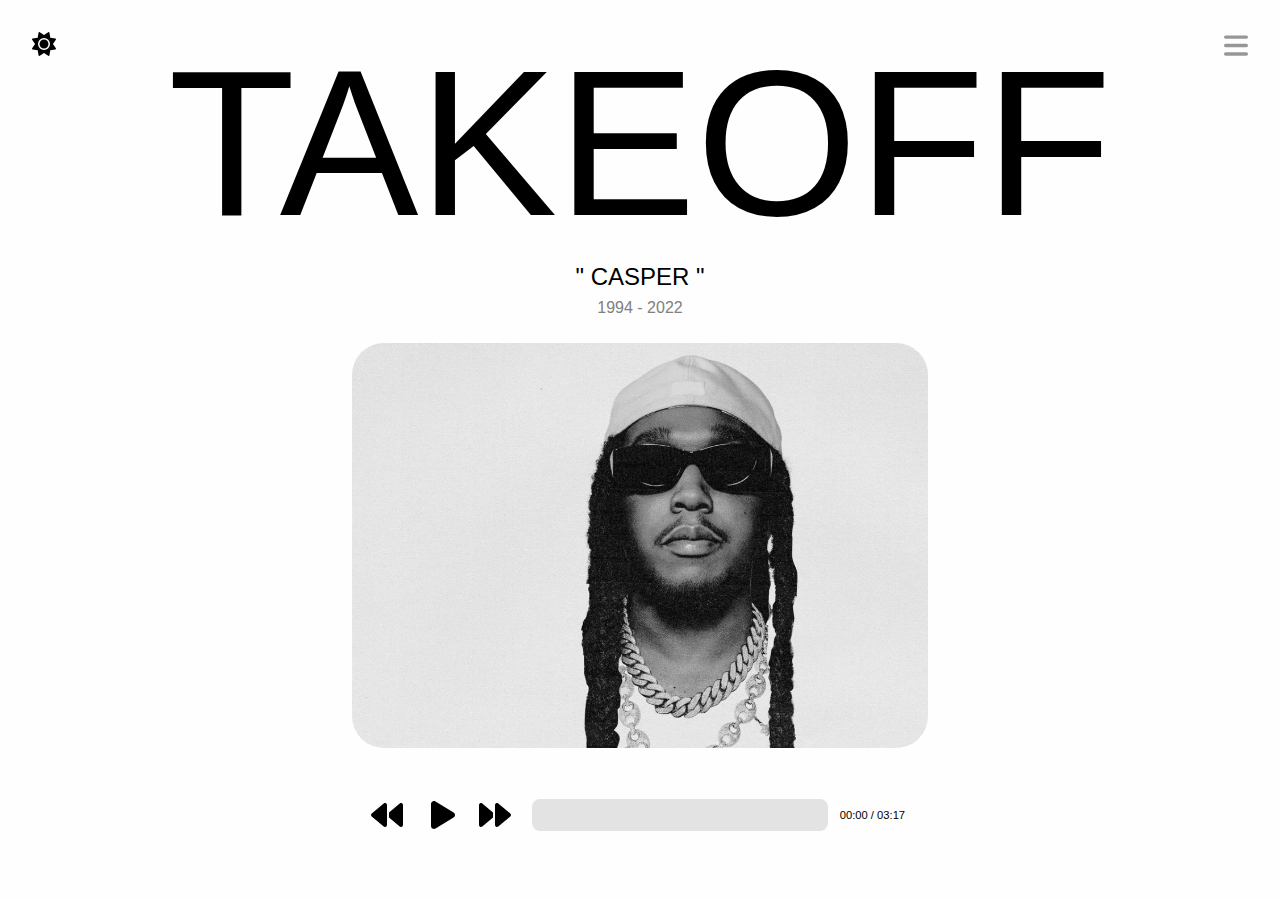
==== index.html @ 54cda5b1 "i just made changes on the menu" ====
<!DOCTYPE html>
<html lang="en">
<head>
    <meta charset="UTF-8">
    <meta name="viewport" content="width=device-width, initial-scale=1.0">
    <title>TAKEOFF</title>
    <link rel="stylesheet" href="css/main.css">
    <link rel="icon" href="images/rocket-solid.svg">
</head>
<body>
    <div id="overlay">

        <div id="close">
            <img src="images/xmark-solid.svg" alt="">
        </div>

        <div id="navigate">
            
            <ul>
                <li>HOME</li>
                <li>ABOUT ARTIST</li>
                <li>LIST OF ARTISTS</li>
                <li>LYRICS</li>
                <li>ALBUMS</li>
            </ul>
        </div>


    </div>
    <div id="container">


    <div class="conditions">
        <div id="night-day">
            <img src="images/sun-solid.svg" alt="">
        </div>
    

    <div id="menu">
        <img src="images/bars-solid.svg" alt="">
    </div>

</div>

    <nav>
        
    <header>TAKEOFF</header>
    <p class="songName" >" CASPER "</p>
    <p style="font-size: 1rem; padding-top: 0.5rem; color: gray;" >1994 - 2022</p>
</nav>

    <main>
        <div id="content">
    
        </div>
        <div id="playstore">
            <img id="backwards" src="images/backward-solid.svg" alt="">
            <img id="playbutton" src="images/play-solid.svg" alt="">
            <img id="fastforward" src="images/forward-solid.svg" alt="">
            <span id="trackLength">
                <div id="progressBar"></div>
            </span>
            <span id="time">00:00 / 03:17</span>
            <audio id="audio" src="audio/Takeoff-Casper-(HiphopKit.com).mp3"></audio>

        </div>


       
        <!--         <div id="tracklist">
        <ul>
            <li>
                <img src="images/play-solid.svg" alt="">
            </li>
        
        </ul>
            <div id="nowPlaying">
                <p>Playing</p>
            </div>
            <ul>
                <h3>TRACKLIST</h3>
                <li>1</li>
                <li>2</li>
                <li>3</li>
                <li>4</li>
                <li>5</li>
                <li>6</li>
                <li>7</li>
                <li>8</li>
                <li>9</li>
                <li>10</li>
            </ul>
        </div>
         -->

    </main>

</div>
</body>
<script defer src="js/main.js" ></script>
</html>
---- css/main.css ----
body {
    background-color: #fefefe;
    font-family: Helvetica,  Arial,  sans-serif;
    margin: 0;
    padding: 0;
}

#overlay {
   visibility: hidden;
    position: fixed;
    
    width: 100%;
    height: 100%;
    top: 0;
    left: 0;
    right: 0;
    bottom: 0;
    background-color: rgba(255, 255, 255, 0.9);
    z-index: 1000;
}


#overlay #close img {
    width: 1.5rem;
    position: absolute;
    right: 0;
    padding: 2rem;
    cursor: pointer;
}

#navigate {
    display: grid;
    place-items: center;
    width: 70%;
    height: 100%;
    margin: 0 auto;
    
}

#navigate ul {
    list-style: none;
    font-size: 3rem;    
    text-align: center;
    line-height: 5rem;
    cursor: pointer;
}

#navigate ul li:hover {
    font-weight: bold;
}


nav {
    text-align: center;
}

nav p {
    font-size: 1.5rem;
    padding: 0;
    margin: 0;
}

header {
    font-size: 13rem;
    padding: 0;
    margin: 0;
    text-align: center;
}

main {
    display: grid;
    place-items: center;
    width: 60vw;
    height: 60vh;
    margin: auto auto;
    
    
}

#content {
    background-color: #000;
    color: #fff;
    display: grid;
    place-items: center;
    height: 45vh;
    width: 45vw;
    overflow: hidden;
    border-radius: 2rem;
    
}



#content h1 {
    padding: 0;
    margin: 0;
}

#content {
    background-image: url(../images/takeoffobit.jpg.webp);
    background-size: cover;
}

main ul {

    list-style: none;
    margin: 0;
    position: absolute;
    right: 0;
    top: 45%;
    padding: 0 2rem;
    
}

main ul img {
    width: 2rem;
}

#tracklist ul {
    position: absolute;
    left: 0;
    top: 45%;
}

#tracklist ul h3 {
    padding: 0;
    margin: 0;
}


#tracklist ul li {
    color: gray;
}

#playstore {
    width: 70%;
    display: grid;
    grid-template-columns: 10% 10% 10% 55% 15%;

}

#playstore img {
    width: 2rem;
    cursor: pointer;
}

#playstore img:nth-child(2) {
    height: 2rem;
    padding: 0 0.1rem;
}

#playstore #trackLength {
    background-color: #e3e3e3;
    border-radius: 0.5rem;
    overflow: hidden;

}

#playstore #progressBar {
    background-color: #b3b3b3;
    height: 100%;
    width: 0;
    
}

#playstore  #time {
    
    display: grid;
    place-items: center;
    font-size: 0.7rem;
    padding-left: 0.5rem;
   
}

.conditions {
    height: 1.5rem;
    display: flex;
    
}





#night-day img {
   height: 1.5rem;
    padding: 2rem;
    justify-content: start;
    cursor: pointer;
    opacity: 0.4;   
    
}

#night-day img:hover {
    opacity: 1;
}

#menu {
    position: absolute;
    right: 0;
    padding: 2rem;
}

#menu img {
    width: 1.5rem;
    justify-content: flex-end;
    opacity: 0.4;
    cursor: pointer;
}

#menu img:hover {
    opacity: 1;
}
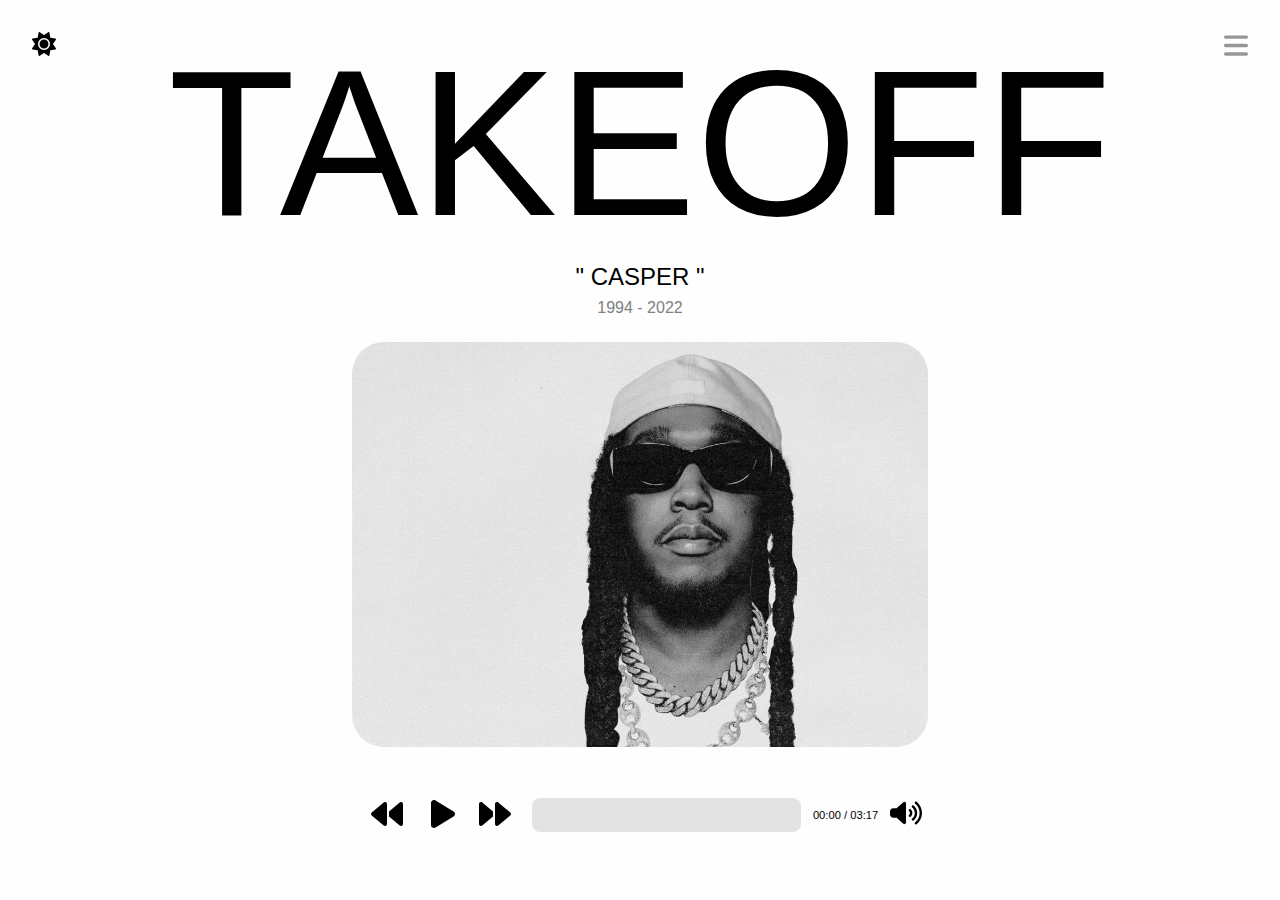
==== commit bf59327e: "just added the volume icon" ====
--- a/index.html
+++ b/index.html
@@ -11,7 +11,8 @@
     <div id="overlay">
 
         <div id="close">
-            <img src="images/xmark-solid.svg" alt="">
+            <img id="close-black" src="images/xmark-solid.svg" alt="">
+            <img id="close-white" src="images/xmark-solid-white.svg" alt="" style="display: none;">
         </div>
 
         <div id="navigate">
@@ -19,10 +20,19 @@
             <ul>
                 <li>HOME</li>
                 <li>ABOUT ARTIST</li>
-                <li>LIST OF ARTISTS</li>
-                <li>LYRICS</li>
+                <li>RELATED ARTISTS</li>
+                <li>MUSIC VIDEOS</li>
                 <li>ALBUMS</li>
+                
             </ul>
+            <div id="icons">
+                <img id="instagram-black" src="images/instagram.svg" alt="">
+                <img id="instagram-white" src="images/instagram-white.svg" alt="" style="display: none;">
+                <img id="twitter-black" src="images/x-twitter.svg" alt="">
+                <img id="twitter-white" src="images/x-twitter-white.svg" alt="" style="display: none;">
+                <img id="youtube-black" src="images/youtube.svg" alt="">
+                <img id="youtube-white" src="images/youtube-white.svg" alt="" style="display: none;">
+            </div>
         </div>
 
 
@@ -36,9 +46,10 @@
         </div>
     
 
-    <div id="menu">
-        <img src="images/bars-solid.svg" alt="">
-    </div>
+        <div id="menu">
+            <img id="menu-black" src="images/bars-solid.svg" alt="">
+            <img id="menu-white" src="images/bars-solid-white.svg" alt="" style="display: none;">
+        </div>
 
 </div>
 
@@ -63,9 +74,14 @@
             <span id="time">00:00 / 03:17</span>
             <audio id="audio" src="audio/Takeoff-Casper-(HiphopKit.com).mp3"></audio>
 
+            <div id="volume-control">
+            <img id="volume-icon" class="volume-icon" src="images/volume-high-solid.svg" alt="Volume">
+            <img id="mute-icon"  class="volume-icon" src="images/volume-xmark-solid.svg" alt="Mute" style="display: none;">
+            <input type="range" id="volume" name="volume" min="0" max="1" step="0.01" class="vertical-volume" style="display: none;">
+            </div>
         </div>
 
-
+    </div>
        
         <!--         <div id="tracklist">
         <ul>
--- a/css/main.css
+++ b/css/main.css
@@ -29,11 +29,10 @@
 }
 
 #navigate {
-    display: grid;
-    place-items: center;
+    
     width: 70%;
     height: 100%;
-    margin: 0 auto;
+    margin: 15rem auto;
     
 }
 
@@ -49,6 +48,20 @@
     font-weight: bold;
 }
 
+#icons {
+    width: 20%;
+    display: flex;
+    justify-content: space-between;
+    margin: 0 auto;
+    padding-left: 2rem;
+}
+
+
+#icons img {
+    width: 2rem;
+    padding: 0 1rem;
+}
+
 
 nav {
     text-align: center;
@@ -135,7 +148,7 @@
 #playstore {
     width: 70%;
     display: grid;
-    grid-template-columns: 10% 10% 10% 55% 15%;
+    grid-template-columns: 10% 10% 10% 50% 15% 5%;
 
 }
 
@@ -182,6 +195,7 @@
 
 
 
+
 #night-day img {
    height: 1.5rem;
     padding: 2rem;
@@ -211,3 +225,31 @@
 #menu img:hover {
     opacity: 1;
 }
+
+
+.vertical-volume::-webkit-slider-thumb {
+    -webkit-appearance: none;
+    border: none;
+    height: 10px !important;
+    width: 10px !important;
+    border-radius: 50%;
+    background: grey;
+}
+
+.vertical-volume::-moz-range-thumb {
+    border: none;
+    height: 10px !important;
+    width: 10px !important;
+    border-radius: 50%;
+    background: grey;
+}
+
+.volume-icon {
+    height: 30px; /* Set the height as per your requirement */
+    width: auto; /* This will maintain the aspect ratio of the image */ 
+}
+
+
+#volume-control {
+    padding-left: 0.5rem;
+}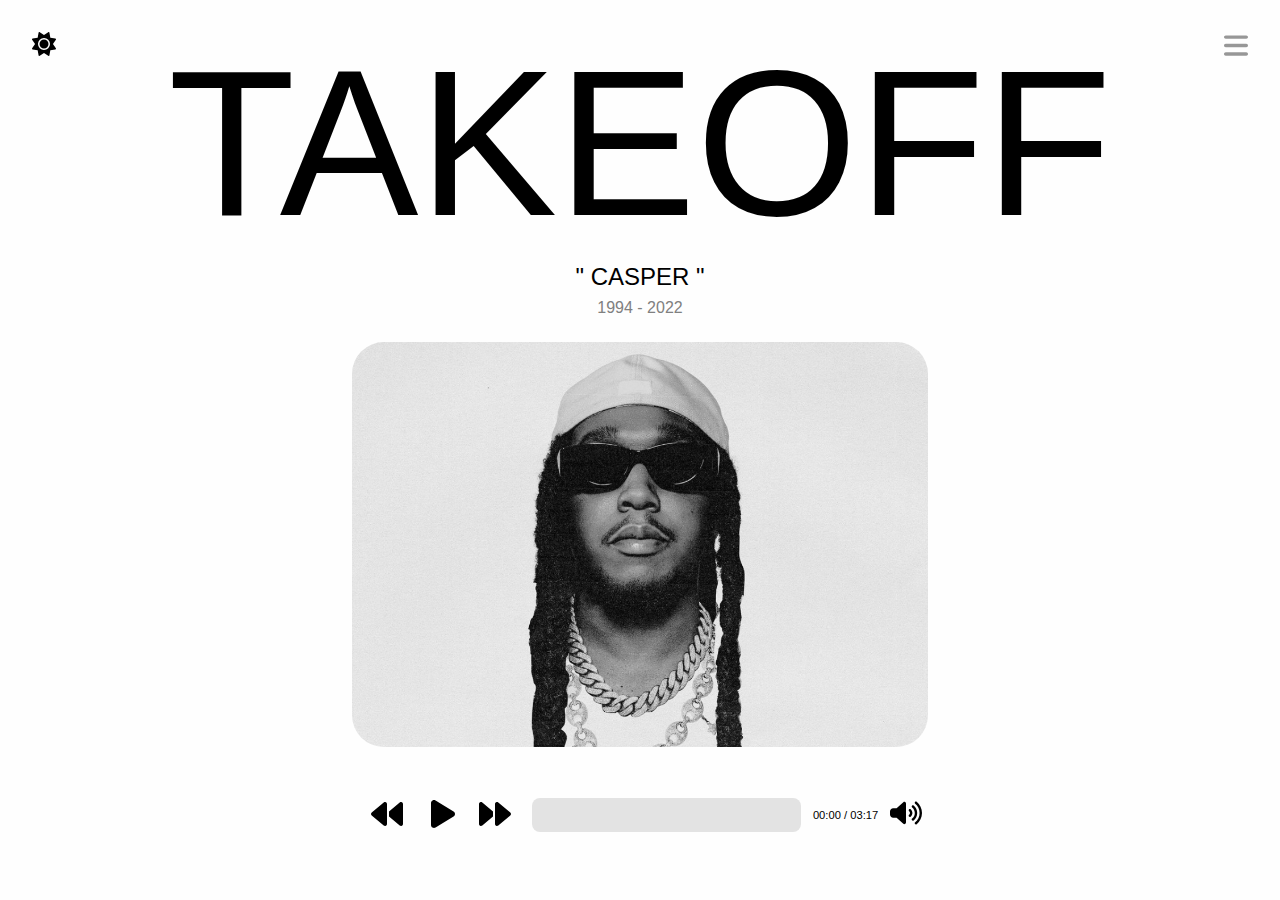
==== commit 3dd09620: "music video page" ====
--- a/index.html
+++ b/index.html
@@ -18,10 +18,10 @@
         <div id="navigate">
             
             <ul>
-                <li>HOME</li>
-                <li>ABOUT ARTIST</li>
-                <li>RELATED ARTISTS</li>
-                <li>MUSIC VIDEOS</li>
+                <a href="index.html"><li>HOME</li></a>
+                <a href="about-artist.html"><li>ABOUT ARTIST</li></a>
+                <a href="related-artists.html"><li>RELATED ARTISTS</li></a>
+                <a href="musicVideo.html"><li>MUSIC VIDEOS</li></a>
                 <li>ALBUMS</li>
                 
             </ul>
@@ -77,6 +77,9 @@
             <div id="volume-control">
             <img id="volume-icon" class="volume-icon" src="images/volume-high-solid.svg" alt="Volume">
             <img id="mute-icon"  class="volume-icon" src="images/volume-xmark-solid.svg" alt="Mute" style="display: none;">
+            <img id="volume-icon-white" class="volume-icon-white" src="images/volume-high-solid-white.svg" alt="Volume" style="display: none;">
+            <img id="mute-icon-white"  class="volume-icon-white" src="images/volume-xmark-solid-white.svg" alt="Mute" style="display: none;">
+            
             <input type="range" id="volume" name="volume" min="0" max="1" step="0.01" class="vertical-volume" style="display: none;">
             </div>
         </div>
--- a/css/main.css
+++ b/css/main.css
@@ -3,12 +3,22 @@
     font-family: Helvetica,  Arial,  sans-serif;
     margin: 0;
     padding: 0;
-}
+    cursor: pointer;
+}
+
+
+body.black-background ul li {
+    color: white;
+}
+
+img {
+    filter: grayscale(100%);   
+}
+
 
 #overlay {
    visibility: hidden;
-    position: fixed;
-    
+    position: fixed; 
     width: 100%;
     height: 100%;
     top: 0;
@@ -48,6 +58,11 @@
     font-weight: bold;
 }
 
+#navigate ul a {
+    text-decoration: none;
+    color: #000
+}
+
 #icons {
     width: 20%;
     display: flex;
@@ -99,8 +114,28 @@
     width: 45vw;
     overflow: hidden;
     border-radius: 2rem;
-    
-}
+    background-size: cover;
+    background-position: center;
+    position: relative;
+}
+
+
+#content::before {
+    content: "";
+    position: absolute;
+    top: 0;
+    left: 100%;
+    width: 100%;
+    height: 100%;
+    background-size: cover;
+    background-position: center;
+    transition: left 1s ease-in-out;
+}
+
+#content.slide::before {
+    left: 0;
+}
+
 
 
 
@@ -109,9 +144,131 @@
     margin: 0;
 }
 
-#content {
-    background-image: url(../images/takeoffobit.jpg.webp);
-    background-size: cover;
+
+
+
+#content-about {
+    overflow-y: auto;
+    height: 45vh;
+    width: 45vw;
+   
+    border-radius: 2rem;
+    
+}
+
+
+#content-about::-webkit-scrollbar {
+    width: 12px;
+}
+
+#content-about::-webkit-scrollbar-track {
+    background: #f0f0f0;
+}
+
+#content-about::-webkit-scrollbar-thumb {
+    background: #888;
+    border-radius: 6px;
+}
+
+#content-about::-webkit-scrollbar-thumb:hover {
+    background: #555;
+}
+
+/* Scrollbar styles for dark background */
+body.black-background #content-about::-webkit-scrollbar {
+    width: 12px;
+}
+
+body.black-background #content-about::-webkit-scrollbar-track {
+    background: #333;
+}
+
+body.black-background #content-about::-webkit-scrollbar-thumb {
+    background: #ccc;
+    border-radius: 6px;
+}
+
+body.black-background #content-about::-webkit-scrollbar-thumb:hover {
+    background: #fff;
+}
+
+
+#top-content, #top-content-related {
+    display: grid;
+    place-items: center;
+    width: 80%;
+    margin: 0 auto;
+    color: #000;
+    padding: 2rem 0;
+    text-align: justify;
+    line-height: 1.2rem;
+}
+
+#top-content-related {
+    display: grid;
+    grid-template-rows: 40% 10% 40%;
+    grid-template-columns: repeat(3, 1fr);
+    padding: 0;
+    margin-top: 10px;
+    width: 92%;
+    text-align: center;
+    place-items: center;
+}
+
+#top-content-related > div {
+    display: flex;
+    justify-content: center;
+    align-items: center;
+    flex-direction: column;
+}
+
+#top-content-related > div:nth-child(n+4) {
+    grid-row: 3; /* Place these divs in the third row */
+}
+
+#top-content-related p {
+    padding:  1rem 0;
+    margin: 0;
+    font-size: 0.9rem;
+}
+
+#top-content-related h4 {
+    padding: 0;
+    margin: 0;
+    padding-top: 1rem;
+}
+
+
+#top-content img, #top-content-related img {
+    width: 10rem; /* Set a consistent width */
+    height: 7rem; /* Set a consistent height */
+    object-fit: cover; /* Ensure the image covers the area without distortion */
+    border-radius: 1rem;
+    transition: transform 1s ease-in-out;
+    cursor: pointer;
+    margin-top: 1rem;
+}
+
+#top-content-related img:hover {
+    transform: scale(1.1);
+}
+
+#top-content p {
+    padding: 0.5rem 0;
+}
+
+
+
+#top-content.new-color {
+    color: #fff; /* replace with the new color you want */
+}
+
+#top-content-related #bottom-artists {
+    display: grid;
+    grid-template-columns: repeat(3, 1fr);
+    padding: 2rem 0;
+    width: 92%;
+    text-align: center;
 }
 
 main ul {
